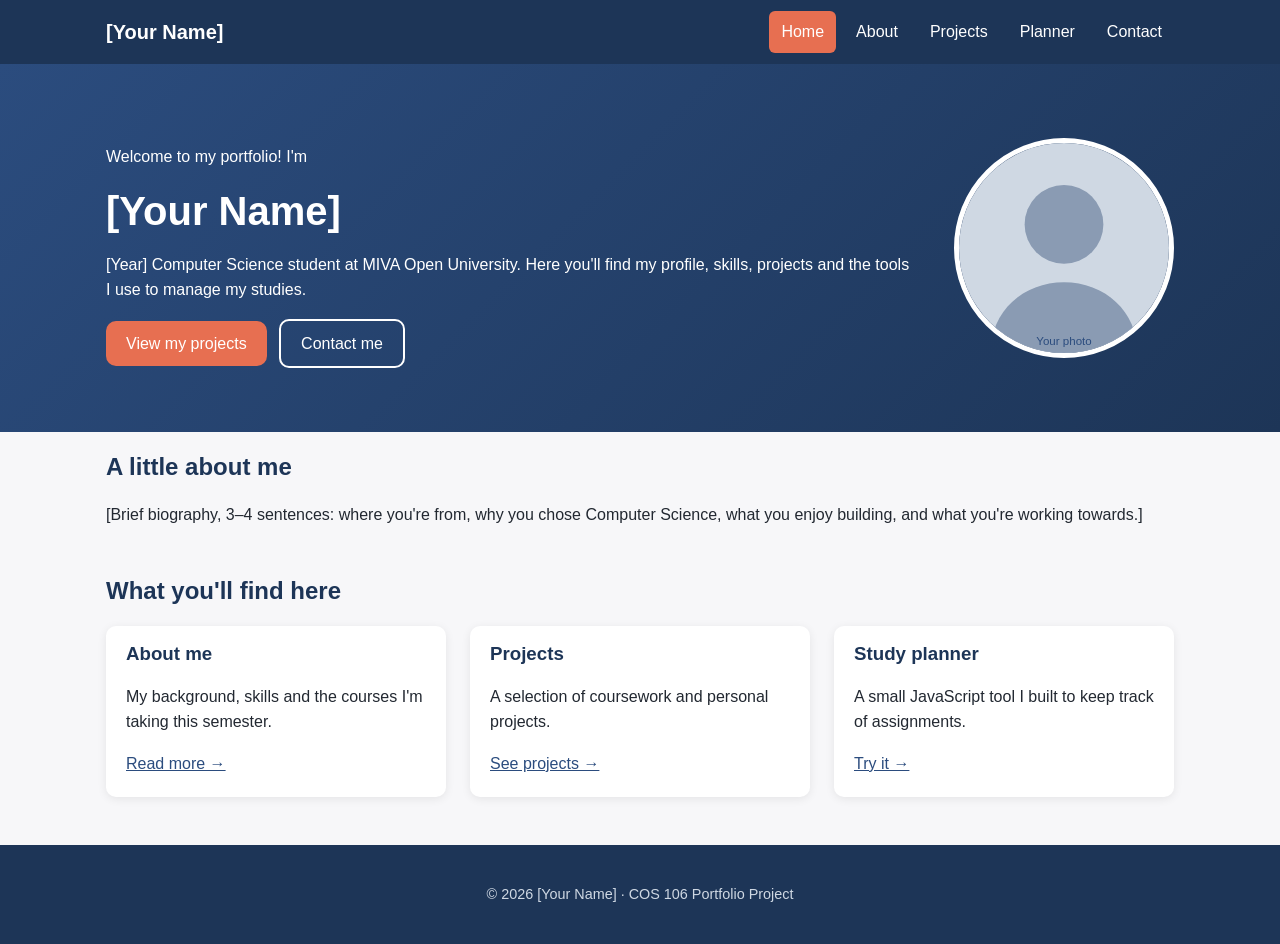
==== index.html @ 385c6ff4 "COS 106 student portfolio website" ====
<!DOCTYPE html>
<html lang="en">
<head>
  <meta charset="UTF-8">
  <meta name="viewport" content="width=device-width, initial-scale=1.0">
  <meta name="description" content="Personal portfolio of [Your Name], a Computer Science student.">
  <title>Home | [Your Name]</title>
  <link rel="stylesheet" href="css/style.css">
</head>
<body>
  <header class="site-header">
    <div class="container">
      <a href="index.html" class="logo">[Your Name]</a>
      <button class="nav-toggle" aria-label="Open menu" aria-expanded="false">&#9776;</button>
      <nav>
        <ul class="nav-links">
          <li><a href="index.html" class="active">Home</a></li>
          <li><a href="about.html">About</a></li>
          <li><a href="projects.html">Projects</a></li>
          <li><a href="planner.html">Planner</a></li>
          <li><a href="contact.html">Contact</a></li>
        </ul>
      </nav>
    </div>
  </header>

  <section class="hero">
    <div class="container">
      <div>
        <p>Welcome to my portfolio! I'm</p>
        <h1>[Your Name]</h1>
        <p>[Year] Computer Science student at MIVA Open University. Here you'll find my profile, skills, projects and the tools I use to manage my studies.</p>
        <a href="projects.html" class="btn">View my projects</a>
        <a href="contact.html" class="btn btn-outline">Contact me</a>
      </div>
      <img src="images/profile.svg" alt="Photo of [Your Name]">
    </div>
  </section>

  <main class="container">
    <section class="section">
      <h2>A little about me</h2>
      <p>[Brief biography, 3–4 sentences: where you're from, why you chose Computer Science, what you enjoy building, and what you're working towards.]</p>
    </section>

    <section class="section">
      <h2>What you'll find here</h2>
      <div class="grid">
        <article class="card">
          <div class="card-body">
            <h3>About me</h3>
            <p>My background, skills and the courses I'm taking this semester.</p>
            <a href="about.html">Read more &rarr;</a>
          </div>
        </article>
        <article class="card">
          <div class="card-body">
            <h3>Projects</h3>
            <p>A selection of coursework and personal projects.</p>
            <a href="projects.html">See projects &rarr;</a>
          </div>
        </article>
        <article class="card">
          <div class="card-body">
            <h3>Study planner</h3>
            <p>A small JavaScript tool I built to keep track of assignments.</p>
            <a href="planner.html">Try it &rarr;</a>
          </div>
        </article>
      </div>
    </section>
  </main>

  <footer class="site-footer">
    <div class="container">
      <p>&copy; <span id="year"></span> [Your Name] &middot; COS 106 Portfolio Project</p>
    </div>
  </footer>

  <script src="js/main.js"></script>
</body>
</html>
---- css/style.css ----
/* ==========================================================
   Student Portfolio — shared stylesheet (used by every page)
   ========================================================== */

/* ---------- 1. Colour + spacing variables ---------- */
:root {
  --primary: #2b4c7e;
  --primary-dark: #1d3557;
  --accent: #e76f51;
  --bg: #f7f7f9;
  --surface: #ffffff;
  --text: #222831;
  --muted: #5c6370;
  --border: #dde1e7;
  --success: #2a9d8f;
  --error: #c0392b;
  --radius: 10px;
  --shadow: 0 2px 10px rgba(0, 0, 0, 0.08);
  --max-width: 1100px;
}

/* ---------- 2. Reset + base ---------- */
*,
*::before,
*::after {
  box-sizing: border-box;
}

body {
  margin: 0;
  font-family: "Segoe UI", Roboto, Helvetica, Arial, sans-serif;
  line-height: 1.6;
  color: var(--text);
  background: var(--bg);
}

img,
video {
  max-width: 100%;
  display: block;
}

a {
  color: var(--primary);
}

h1,
h2,
h3 {
  line-height: 1.25;
  color: var(--primary-dark);
}

.container {
  width: 100%;
  max-width: var(--max-width);
  margin: 0 auto;
  padding: 0 16px;
}

/* ---------- 3. Header + navigation ---------- */
.site-header {
  background: var(--primary-dark);
  color: #fff;
  position: sticky;
  top: 0;
  z-index: 10;
}

.site-header .container {
  display: flex;
  align-items: center;
  justify-content: space-between;
  min-height: 64px;
}

.logo {
  color: #fff;
  font-weight: 700;
  font-size: 1.25rem;
  text-decoration: none;
}

.nav-toggle {
  display: none;
  background: none;
  border: 2px solid #fff;
  color: #fff;
  font-size: 1.25rem;
  padding: 4px 10px;
  border-radius: 6px;
  cursor: pointer;
}

.nav-links {
  list-style: none;
  display: flex;
  gap: 8px;
  margin: 0;
  padding: 0;
}

.nav-links a {
  color: #fff;
  text-decoration: none;
  padding: 8px 12px;
  border-radius: 6px;
  display: block;
}

.nav-links a:hover,
.nav-links a:focus {
  background: rgba(255, 255, 255, 0.15);
}

.nav-links a.active {
  background: var(--accent);
}

/* ---------- 4. Hero (home page) ---------- */
.hero {
  background: linear-gradient(135deg, var(--primary), var(--primary-dark));
  color: #fff;
  padding: 64px 0;
}

.hero .container {
  display: flex;
  align-items: center;
  gap: 40px;
}

.hero h1 {
  color: #fff;
  font-size: 2.5rem;
  margin: 0 0 12px;
}

.hero img {
  width: 220px;
  height: 220px;
  border-radius: 50%;
  object-fit: cover;
  border: 5px solid #fff;
  flex-shrink: 0;
}

.btn {
  display: inline-block;
  background: var(--accent);
  color: #fff;
  border: none;
  padding: 10px 20px;
  border-radius: var(--radius);
  text-decoration: none;
  font-size: 1rem;
  cursor: pointer;
}

.btn:hover {
  filter: brightness(0.92);
}

.btn-outline {
  background: transparent;
  border: 2px solid #fff;
  margin-left: 8px;
}

/* ---------- 5. Page sections + cards ---------- */
main {
  padding: 40px 0;
}

.page-title {
  margin-top: 0;
}

.section {
  margin-bottom: 48px;
}

.grid {
  display: grid;
  grid-template-columns: repeat(auto-fit, minmax(260px, 1fr));
  gap: 24px;
}

.card {
  background: var(--surface);
  border-radius: var(--radius);
  box-shadow: var(--shadow);
  overflow: hidden;
}

.card img {
  width: 100%;
  height: 170px;
  object-fit: cover;
}

.card-body {
  padding: 16px 20px 20px;
}

.card-body h3 {
  margin-top: 0;
}

.tag {
  display: inline-block;
  background: #e8eef7;
  color: var(--primary);
  font-size: 0.8rem;
  padding: 2px 10px;
  border-radius: 20px;
  margin: 0 4px 4px 0;
}

/* ---------- 6. About page ---------- */
.about-layout {
  display: grid;
  grid-template-columns: 280px 1fr;
  gap: 32px;
  align-items: start;
}

.about-layout img {
  border-radius: var(--radius);
  box-shadow: var(--shadow);
}

table {
  width: 100%;
  border-collapse: collapse;
  background: var(--surface);
  box-shadow: var(--shadow);
  border-radius: var(--radius);
  overflow: hidden;
}

th,
td {
  text-align: left;
  padding: 10px 14px;
  border-bottom: 1px solid var(--border);
}

th {
  background: var(--primary);
  color: #fff;
}

.media-box {
  background: var(--surface);
  padding: 20px;
  border-radius: var(--radius);
  box-shadow: var(--shadow);
}

.media-box video,
.media-box audio {
  width: 100%;
  margin-top: 8px;
}

/* ---------- 7. Forms (contact + planner) ---------- */
.form {
  background: var(--surface);
  padding: 24px;
  border-radius: var(--radius);
  box-shadow: var(--shadow);
  max-width: 640px;
}

.form-group {
  margin-bottom: 16px;
}

label {
  display: block;
  font-weight: 600;
  margin-bottom: 4px;
}

input,
select,
textarea {
  width: 100%;
  padding: 10px;
  font: inherit;
  border: 1px solid var(--border);
  border-radius: 6px;
  background: #fff;
}

input:focus,
select:focus,
textarea:focus {
  outline: 2px solid var(--primary);
  border-color: var(--primary);
}

.invalid {
  border-color: var(--error);
}

.error-msg {
  color: var(--error);
  font-size: 0.875rem;
  min-height: 1.2em;
  margin: 4px 0 0;
}

.success-msg {
  background: #e3f4f1;
  color: var(--success);
  padding: 12px;
  border-radius: 6px;
  font-weight: 600;
}

.hidden {
  display: none;
}

/* ---------- 8. Study planner ---------- */
.planner-layout {
  display: grid;
  grid-template-columns: 340px 1fr;
  gap: 32px;
  align-items: start;
}

.planner-stats {
  display: flex;
  gap: 16px;
  margin-bottom: 16px;
  flex-wrap: wrap;
}

.stat {
  background: var(--surface);
  padding: 12px 18px;
  border-radius: var(--radius);
  box-shadow: var(--shadow);
}

.stat strong {
  display: block;
  font-size: 1.5rem;
  color: var(--primary);
}

.task-list {
  list-style: none;
  padding: 0;
  margin: 0;
}

.task {
  display: flex;
  align-items: center;
  gap: 12px;
  background: var(--surface);
  padding: 12px 16px;
  border-radius: var(--radius);
  box-shadow: var(--shadow);
  margin-bottom: 10px;
  border-left: 5px solid var(--primary);
}

.task.priority-high {
  border-left-color: var(--error);
}

.task.priority-medium {
  border-left-color: var(--accent);
}

.task.priority-low {
  border-left-color: var(--success);
}

.task input[type="checkbox"] {
  width: auto;
}

.task-info {
  flex: 1;
}

.task-info small {
  color: var(--muted);
}

.task.done .task-title {
  text-decoration: line-through;
  color: var(--muted);
}

.task-delete {
  background: none;
  border: none;
  color: var(--error);
  font-size: 1.25rem;
  cursor: pointer;
}

.empty-state {
  color: var(--muted);
  font-style: italic;
}

/* ---------- 9. Footer ---------- */
.site-footer {
  background: var(--primary-dark);
  color: #cfd8e3;
  text-align: center;
  padding: 24px 0;
  font-size: 0.9rem;
}

.site-footer a {
  color: #fff;
}

/* ---------- 10. Animations + transitions ---------- */
/* Smooth colour/position changes when hovering */
.nav-links a,
.btn,
.card,
.task {
  transition: background-color 0.25s ease, transform 0.25s ease, box-shadow 0.25s ease;
}

.card:hover {
  transform: translateY(-6px);
  box-shadow: 0 8px 20px rgba(0, 0, 0, 0.15);
}

.btn:hover {
  transform: translateY(-2px);
}

/* Page content fades up when a page loads */
@keyframes fadeUp {
  from { opacity: 0; transform: translateY(20px); }
  to   { opacity: 1; transform: translateY(0); }
}

.hero .container > *,
main {
  animation: fadeUp 0.6s ease both;
}

/* New planner tasks slide in */
@keyframes slideIn {
  from { opacity: 0; transform: translateX(-15px); }
  to   { opacity: 1; transform: translateX(0); }
}

.task {
  animation: slideIn 0.3s ease;
}

/* Respect users who turn off motion in their system settings */
@media (prefers-reduced-motion: reduce) {
  * { animation: none !important; transition: none !important; }
}

/* ---------- 11. Responsive (tablet + phone) ---------- */
@media (max-width: 800px) {
  .about-layout,
  .planner-layout {
    grid-template-columns: 1fr;
  }

  .hero .container {
    flex-direction: column-reverse;
    text-align: center;
  }
}

@media (max-width: 640px) {
  .nav-toggle {
    display: block;
  }

  .nav-links {
    display: none;
    position: absolute;
    top: 64px;
    left: 0;
    right: 0;
    flex-direction: column;
    background: var(--primary-dark);
    padding: 8px 16px 16px;
  }

  .nav-links.open {
    display: flex;
  }

  .hero h1 {
    font-size: 1.9rem;
  }

  .btn-outline {
    margin: 8px 0 0;
  }
}
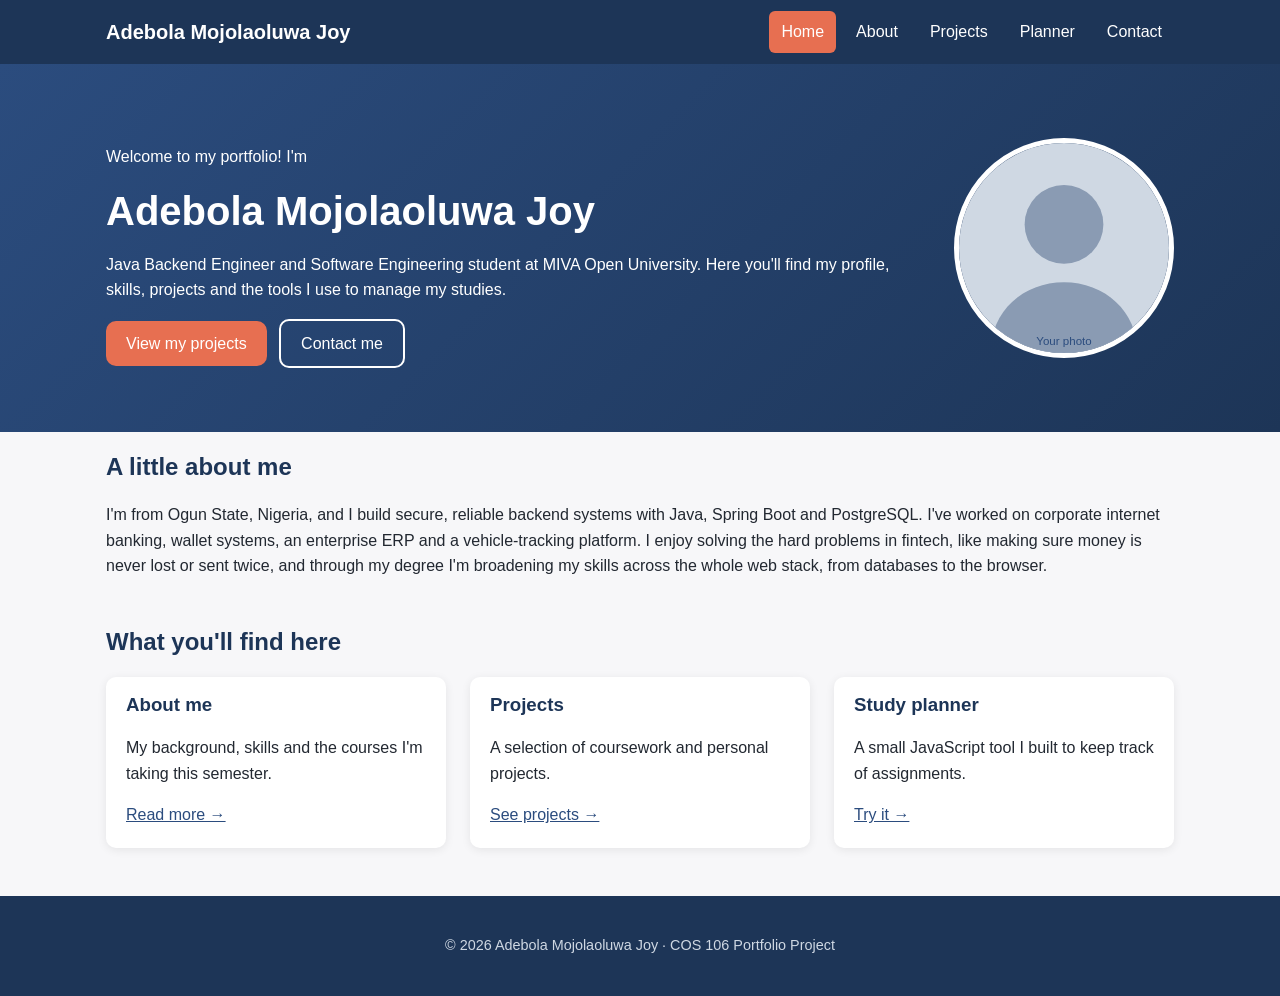
==== commit 2f36a8b2: "Add personal details, projects and skills from CV" ====
--- a/index.html
+++ b/index.html
@@ -3,14 +3,14 @@
 <head>
   <meta charset="UTF-8">
   <meta name="viewport" content="width=device-width, initial-scale=1.0">
-  <meta name="description" content="Personal portfolio of [Your Name], a Computer Science student.">
-  <title>Home | [Your Name]</title>
+  <meta name="description" content="Personal portfolio of Adebola Mojolaoluwa Joy, a Java Backend Engineer and Software Engineering student.">
+  <title>Home | Adebola Mojolaoluwa Joy</title>
   <link rel="stylesheet" href="css/style.css">
 </head>
 <body>
   <header class="site-header">
     <div class="container">
-      <a href="index.html" class="logo">[Your Name]</a>
+      <a href="index.html" class="logo">Adebola Mojolaoluwa Joy</a>
       <button class="nav-toggle" aria-label="Open menu" aria-expanded="false">&#9776;</button>
       <nav>
         <ul class="nav-links">
@@ -28,19 +28,19 @@
     <div class="container">
       <div>
         <p>Welcome to my portfolio! I'm</p>
-        <h1>[Your Name]</h1>
-        <p>[Year] Computer Science student at MIVA Open University. Here you'll find my profile, skills, projects and the tools I use to manage my studies.</p>
+        <h1>Adebola Mojolaoluwa Joy</h1>
+        <p>Java Backend Engineer and Software Engineering student at MIVA Open University. Here you'll find my profile, skills, projects and the tools I use to manage my studies.</p>
         <a href="projects.html" class="btn">View my projects</a>
         <a href="contact.html" class="btn btn-outline">Contact me</a>
       </div>
-      <img src="images/profile.svg" alt="Photo of [Your Name]">
+      <img src="images/profile.svg" alt="Photo of Adebola Mojolaoluwa Joy">
     </div>
   </section>
 
   <main class="container">
     <section class="section">
       <h2>A little about me</h2>
-      <p>[Brief biography, 3–4 sentences: where you're from, why you chose Computer Science, what you enjoy building, and what you're working towards.]</p>
+      <p>I'm from Ogun State, Nigeria, and I build secure, reliable backend systems with Java, Spring Boot and PostgreSQL. I've worked on corporate internet banking, wallet systems, an enterprise ERP and a vehicle-tracking platform. I enjoy solving the hard problems in fintech, like making sure money is never lost or sent twice, and through my degree I'm broadening my skills across the whole web stack, from databases to the browser.</p>
     </section>
 
     <section class="section">
@@ -73,7 +73,7 @@
 
   <footer class="site-footer">
     <div class="container">
-      <p>&copy; <span id="year"></span> [Your Name] &middot; COS 106 Portfolio Project</p>
+      <p>&copy; <span id="year"></span> Adebola Mojolaoluwa Joy &middot; COS 106 Portfolio Project</p>
     </div>
   </footer>
 
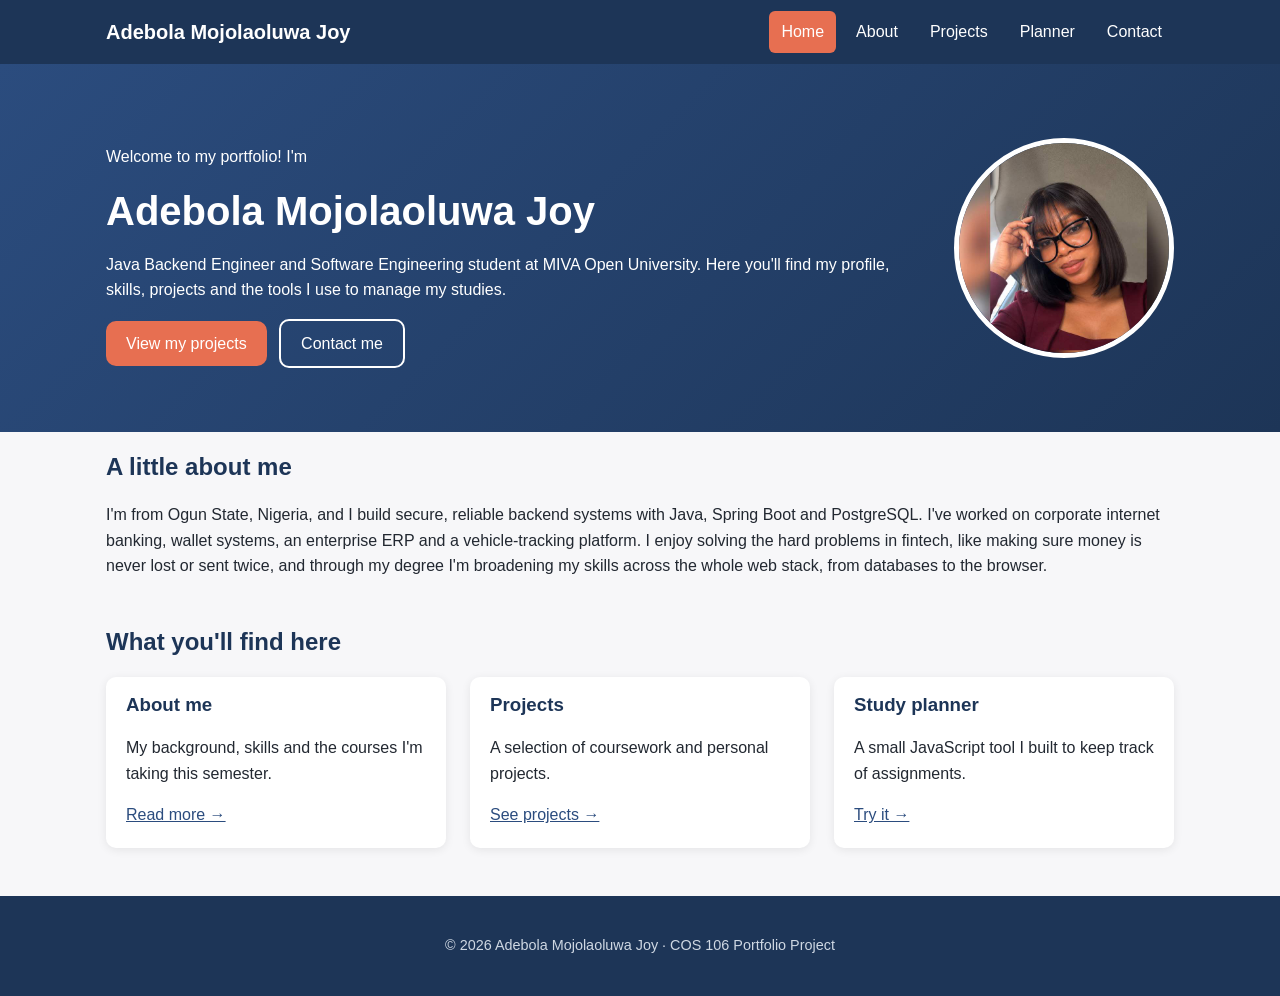
==== commit 6382d070: "Add profile photo" ====
--- a/index.html
+++ b/index.html
@@ -33,7 +33,7 @@
         <a href="projects.html" class="btn">View my projects</a>
         <a href="contact.html" class="btn btn-outline">Contact me</a>
       </div>
-      <img src="images/profile.svg" alt="Photo of Adebola Mojolaoluwa Joy">
+      <img src="images/profile.jpg" alt="Photo of Adebola Mojolaoluwa Joy">
     </div>
   </section>
 
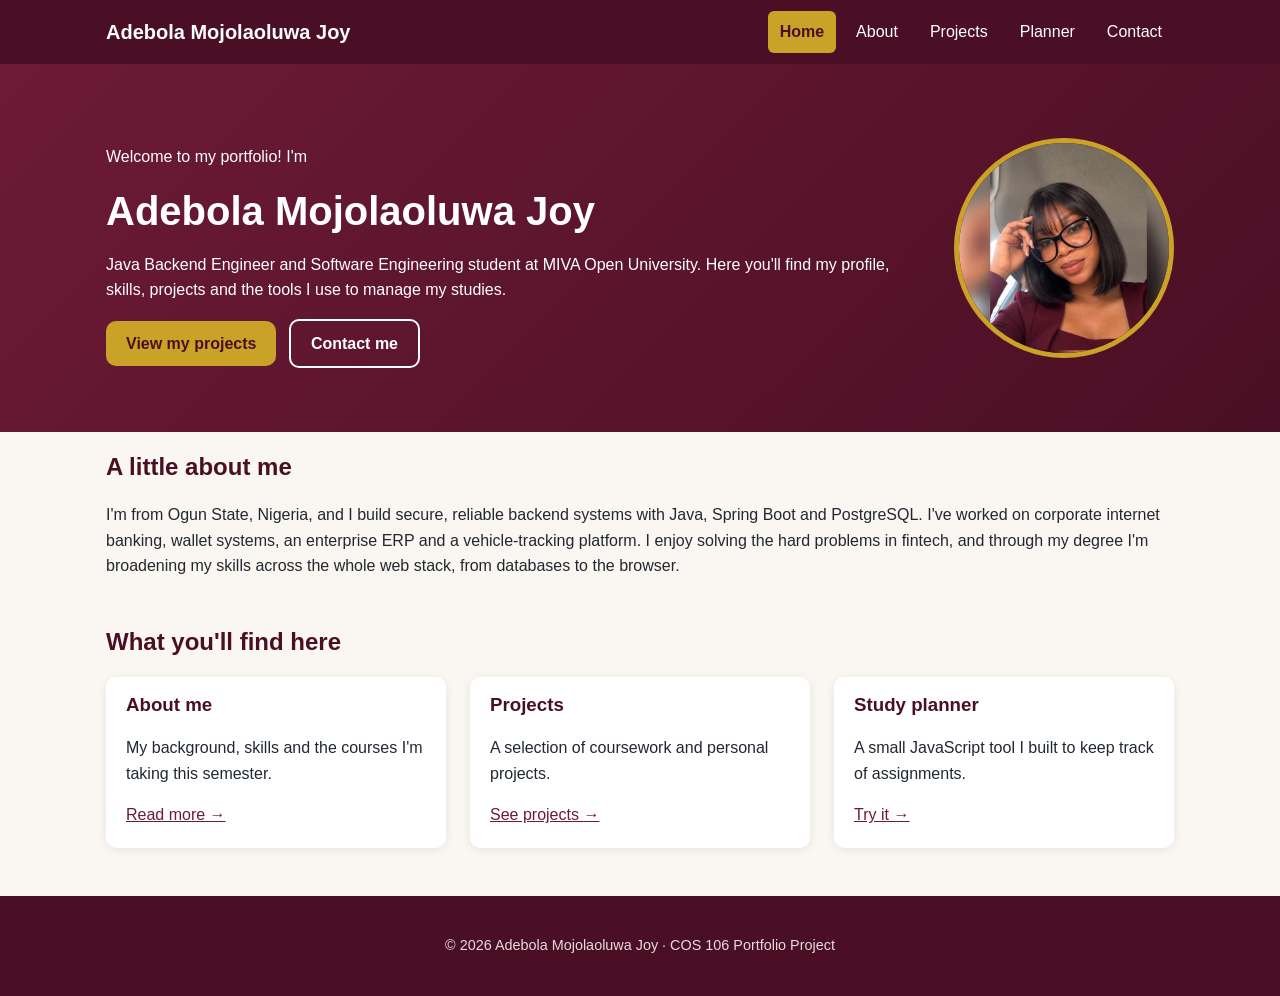
==== commit 65f11673: "Shorten home page bio" ====
--- a/index.html
+++ b/index.html
@@ -40,7 +40,7 @@
   <main class="container">
     <section class="section">
       <h2>A little about me</h2>
-      <p>I'm from Ogun State, Nigeria, and I build secure, reliable backend systems with Java, Spring Boot and PostgreSQL. I've worked on corporate internet banking, wallet systems, an enterprise ERP and a vehicle-tracking platform. I enjoy solving the hard problems in fintech, like making sure money is never lost or sent twice, and through my degree I'm broadening my skills across the whole web stack, from databases to the browser.</p>
+      <p>I'm from Ogun State, Nigeria, and I build secure, reliable backend systems with Java, Spring Boot and PostgreSQL. I've worked on corporate internet banking, wallet systems, an enterprise ERP and a vehicle-tracking platform. I enjoy solving the hard problems in fintech, and through my degree I'm broadening my skills across the whole web stack, from databases to the browser.</p>
     </section>
 
     <section class="section">
--- a/css/style.css
+++ b/css/style.css
@@ -4,14 +4,14 @@
 
 /* ---------- 1. Colour + spacing variables ---------- */
 :root {
-  --primary: #2b4c7e;
-  --primary-dark: #1d3557;
-  --accent: #e76f51;
-  --bg: #f7f7f9;
+  --primary: #6d1a36;
+  --primary-dark: #4a0f24;
+  --accent: #c9a227;
+  --bg: #faf6f2;
   --surface: #ffffff;
   --text: #222831;
   --muted: #5c6370;
-  --border: #dde1e7;
+  --border: #e6dcd6;
   --success: #2a9d8f;
   --error: #c0392b;
   --radius: 10px;
@@ -115,6 +115,8 @@
 
 .nav-links a.active {
   background: var(--accent);
+  color: var(--primary-dark);
+  font-weight: 600;
 }
 
 /* ---------- 4. Hero (home page) ---------- */
@@ -141,14 +143,15 @@
   height: 220px;
   border-radius: 50%;
   object-fit: cover;
-  border: 5px solid #fff;
+  border: 5px solid var(--accent);
   flex-shrink: 0;
 }
 
 .btn {
   display: inline-block;
   background: var(--accent);
-  color: #fff;
+  color: var(--primary-dark);
+  font-weight: 600;
   border: none;
   padding: 10px 20px;
   border-radius: var(--radius);
@@ -163,6 +166,7 @@
 
 .btn-outline {
   background: transparent;
+  color: #fff;
   border: 2px solid #fff;
   margin-left: 8px;
 }
@@ -209,7 +213,7 @@
 
 .tag {
   display: inline-block;
-  background: #e8eef7;
+  background: #f6e9ee;
   color: var(--primary);
   font-size: 0.8rem;
   padding: 2px 10px;
@@ -415,7 +419,7 @@
 /* ---------- 9. Footer ---------- */
 .site-footer {
   background: var(--primary-dark);
-  color: #cfd8e3;
+  color: #ead9df;
   text-align: center;
   padding: 24px 0;
   font-size: 0.9rem;
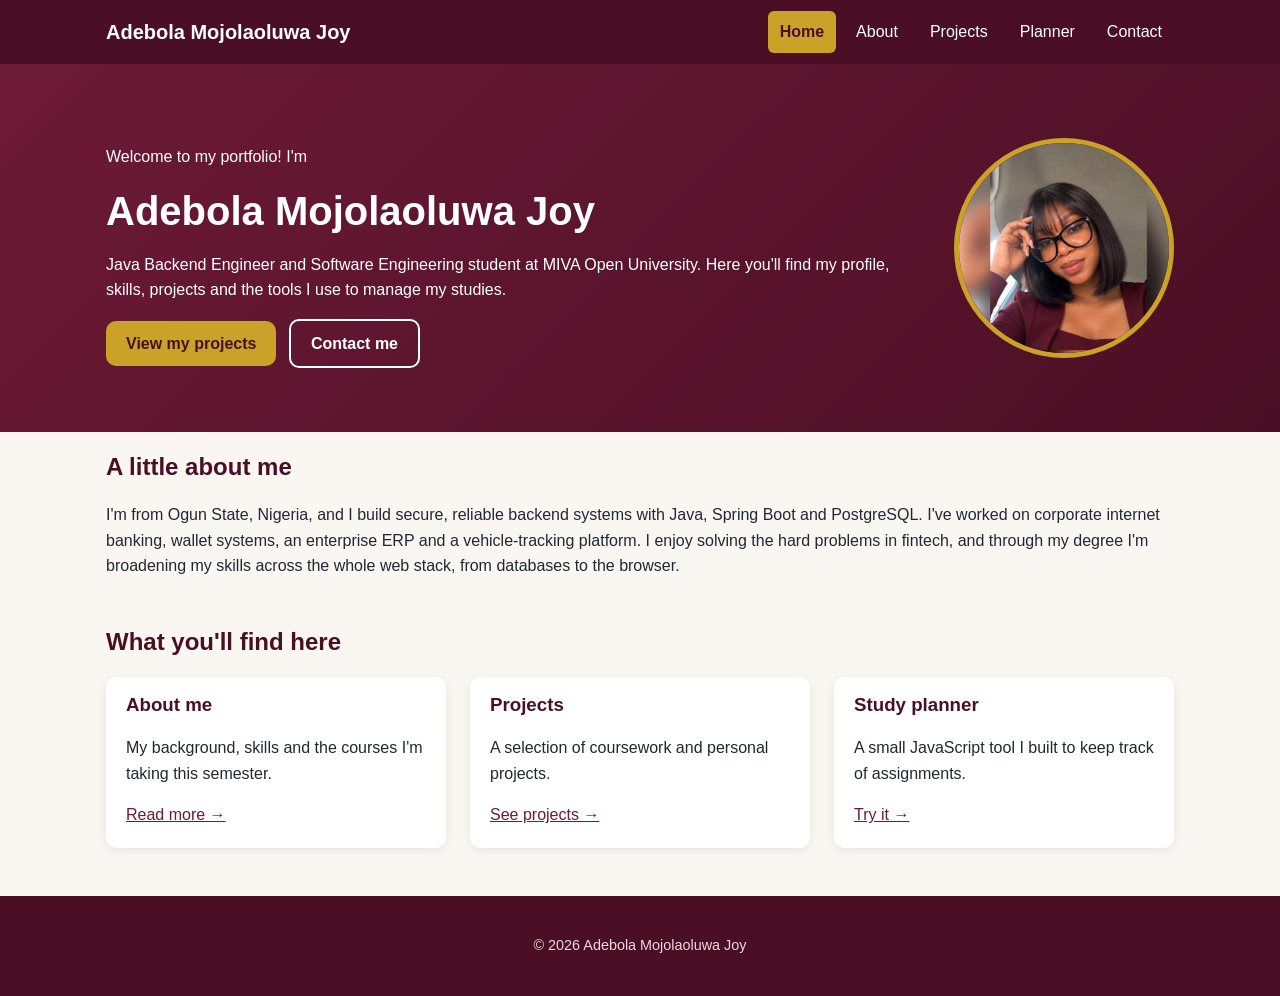
==== commit 280621be: "Remove footer label, make menu and animations faster" ====
--- a/index.html
+++ b/index.html
@@ -73,7 +73,7 @@
 
   <footer class="site-footer">
     <div class="container">
-      <p>&copy; <span id="year"></span> Adebola Mojolaoluwa Joy &middot; COS 106 Portfolio Project</p>
+      <p>&copy; <span id="year"></span> Adebola Mojolaoluwa Joy</p>
     </div>
   </footer>
 
--- a/css/style.css
+++ b/css/style.css
@@ -40,6 +40,11 @@
   display: block;
 }
 
+a,
+button {
+  touch-action: manipulation;
+}
+
 a {
   color: var(--primary);
 }
@@ -435,7 +440,7 @@
 .btn,
 .card,
 .task {
-  transition: background-color 0.25s ease, transform 0.25s ease, box-shadow 0.25s ease;
+  transition: background-color 0.15s ease, color 0.15s ease, transform 0.15s ease, box-shadow 0.15s ease;
 }
 
 .card:hover {
@@ -449,13 +454,13 @@
 
 /* Page content fades up when a page loads */
 @keyframes fadeUp {
-  from { opacity: 0; transform: translateY(20px); }
+  from { opacity: 0; transform: translateY(8px); }
   to   { opacity: 1; transform: translateY(0); }
 }
 
 .hero .container > *,
 main {
-  animation: fadeUp 0.6s ease both;
+  animation: fadeUp 0.3s ease-out both;
 }
 
 /* New planner tasks slide in */
@@ -465,7 +470,7 @@
 }
 
 .task {
-  animation: slideIn 0.3s ease;
+  animation: slideIn 0.2s ease-out;
 }
 
 /* Respect users who turn off motion in their system settings */
@@ -492,7 +497,7 @@
   }
 
   .nav-links {
-    display: none;
+    display: flex;
     position: absolute;
     top: 64px;
     left: 0;
@@ -500,10 +505,17 @@
     flex-direction: column;
     background: var(--primary-dark);
     padding: 8px 16px 16px;
+    box-shadow: 0 8px 16px rgba(0, 0, 0, 0.2);
+    opacity: 0;
+    visibility: hidden;
+    transform: translateY(-8px);
+    transition: opacity 0.15s ease, transform 0.15s ease, visibility 0.15s;
   }
 
   .nav-links.open {
-    display: flex;
+    opacity: 1;
+    visibility: visible;
+    transform: translateY(0);
   }
 
   .hero h1 {
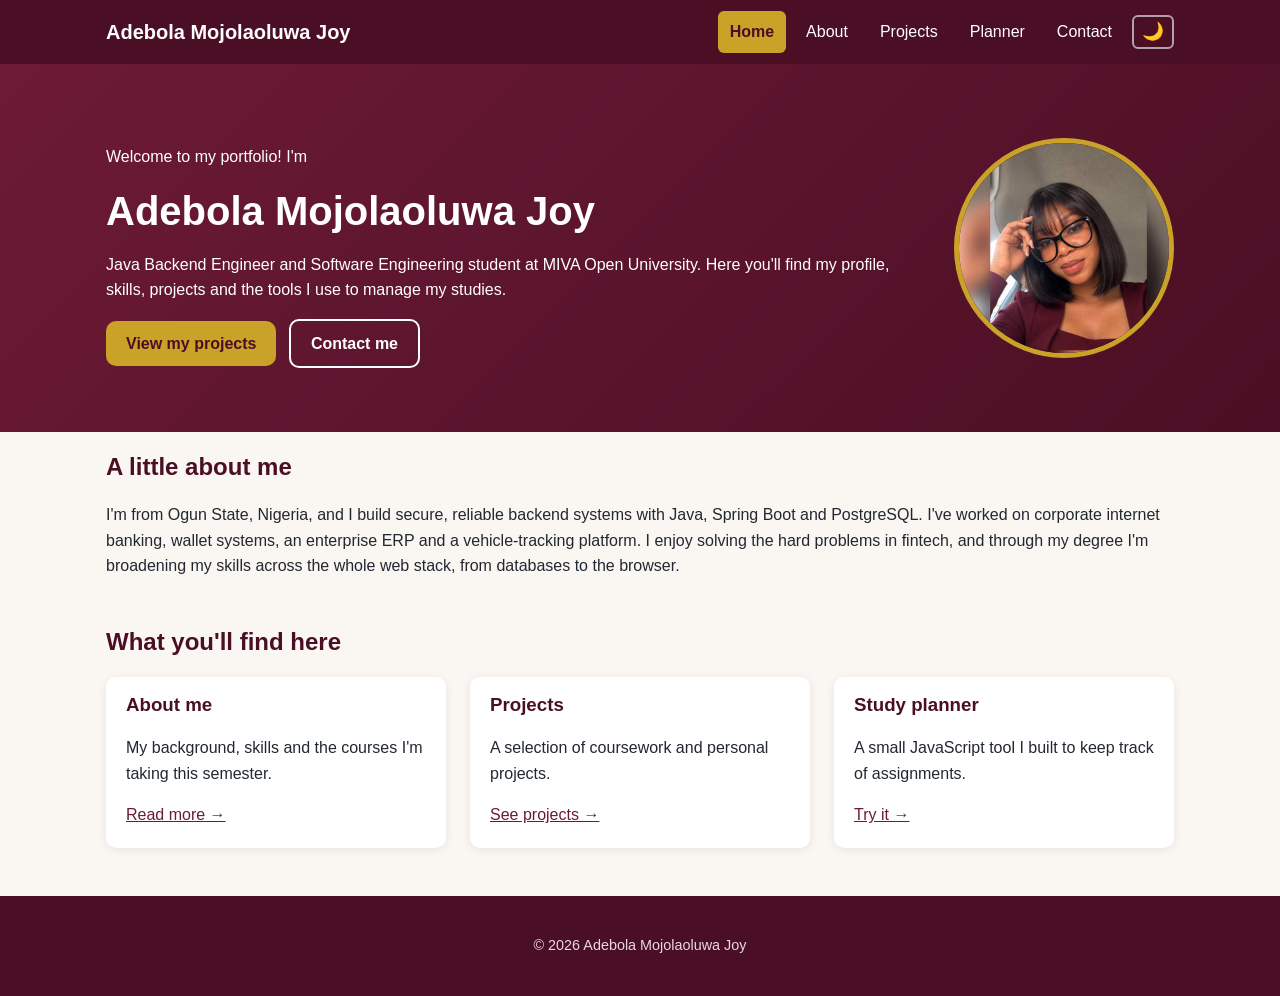
==== commit 1f47a09e: "Add light and dark mode toggle and update documentation" ====
--- a/index.html
+++ b/index.html
@@ -6,11 +6,16 @@
   <meta name="description" content="Personal portfolio of Adebola Mojolaoluwa Joy, a Java Backend Engineer and Software Engineering student.">
   <title>Home | Adebola Mojolaoluwa Joy</title>
   <link rel="stylesheet" href="css/style.css">
+  <script>
+    // Apply the saved theme before the page is drawn, so it never flashes the wrong colours
+    try { var t = localStorage.getItem("theme"); if (t) document.documentElement.setAttribute("data-theme", t); } catch (e) {}
+  </script>
 </head>
 <body>
   <header class="site-header">
     <div class="container">
       <a href="index.html" class="logo">Adebola Mojolaoluwa Joy</a>
+      <button class="theme-toggle" type="button" aria-label="Switch to dark mode">&#127769;</button>
       <button class="nav-toggle" aria-label="Open menu" aria-expanded="false">&#9776;</button>
       <nav>
         <ul class="nav-links">
--- a/css/style.css
+++ b/css/style.css
@@ -17,6 +17,56 @@
   --radius: 10px;
   --shadow: 0 2px 10px rgba(0, 0, 0, 0.08);
   --max-width: 1100px;
+
+  /* colours that change between light and dark mode */
+  --heading: var(--primary-dark);
+  --link: var(--primary);
+  --header-bg: var(--primary-dark);
+  --tag-bg: #f6e9ee;
+  --input-bg: #ffffff;
+  --success-bg: #e3f4f1;
+  color-scheme: light;
+}
+
+/* ---------- 1b. Dark mode ----------
+   Used when the visitor picks dark with the toggle button,
+   or when their device is set to dark mode and they haven't picked a theme. */
+:root[data-theme="dark"] {
+  --bg: #15161a;
+  --surface: #202228;
+  --text: #e8e6e3;
+  --muted: #a5abb5;
+  --border: #363a44;
+  --success: #4cc9b8;
+  --error: #ff7b6b;
+  --shadow: 0 2px 10px rgba(0, 0, 0, 0.45);
+  --heading: #f2c6d5;
+  --link: #eba4bc;
+  --header-bg: #22080f;
+  --tag-bg: #3b1c28;
+  --input-bg: #15161a;
+  --success-bg: #12332f;
+  color-scheme: dark;
+}
+
+@media (prefers-color-scheme: dark) {
+  :root:not([data-theme="light"]) {
+    --bg: #15161a;
+    --surface: #202228;
+    --text: #e8e6e3;
+    --muted: #a5abb5;
+    --border: #363a44;
+    --success: #4cc9b8;
+    --error: #ff7b6b;
+    --shadow: 0 2px 10px rgba(0, 0, 0, 0.45);
+    --heading: #f2c6d5;
+    --link: #eba4bc;
+    --header-bg: #22080f;
+    --tag-bg: #3b1c28;
+    --input-bg: #15161a;
+    --success-bg: #12332f;
+    color-scheme: dark;
+  }
 }
 
 /* ---------- 2. Reset + base ---------- */
@@ -32,6 +82,7 @@
   line-height: 1.6;
   color: var(--text);
   background: var(--bg);
+  transition: background-color 0.2s ease, color 0.2s ease;
 }
 
 img,
@@ -46,14 +97,14 @@
 }
 
 a {
-  color: var(--primary);
+  color: var(--link);
 }
 
 h1,
 h2,
 h3 {
   line-height: 1.25;
-  color: var(--primary-dark);
+  color: var(--heading);
 }
 
 .container {
@@ -65,7 +116,7 @@
 
 /* ---------- 3. Header + navigation ---------- */
 .site-header {
-  background: var(--primary-dark);
+  background: var(--header-bg);
   color: #fff;
   position: sticky;
   top: 0;
@@ -75,11 +126,29 @@
 .site-header .container {
   display: flex;
   align-items: center;
-  justify-content: space-between;
+  gap: 8px;
   min-height: 64px;
 }
 
+/* Light/dark mode button (sits after the menu on wide screens) */
+.theme-toggle {
+  order: 1;
+  background: none;
+  border: 2px solid rgba(255, 255, 255, 0.6);
+  border-radius: 6px;
+  font-size: 1.1rem;
+  line-height: 1;
+  padding: 6px 8px;
+  cursor: pointer;
+}
+
+.theme-toggle:hover,
+.theme-toggle:focus {
+  background: rgba(255, 255, 255, 0.15);
+}
+
 .logo {
+  margin-right: auto;
   color: #fff;
   font-weight: 700;
   font-size: 1.25rem;
@@ -218,8 +287,8 @@
 
 .tag {
   display: inline-block;
-  background: #f6e9ee;
-  color: var(--primary);
+  background: var(--tag-bg);
+  color: var(--link);
   font-size: 0.8rem;
   padding: 2px 10px;
   border-radius: 20px;
@@ -300,14 +369,15 @@
   font: inherit;
   border: 1px solid var(--border);
   border-radius: 6px;
-  background: #fff;
+  background: var(--input-bg);
+  color: var(--text);
 }
 
 input:focus,
 select:focus,
 textarea:focus {
-  outline: 2px solid var(--primary);
-  border-color: var(--primary);
+  outline: 2px solid var(--link);
+  border-color: var(--link);
 }
 
 .invalid {
@@ -322,7 +392,7 @@
 }
 
 .success-msg {
-  background: #e3f4f1;
+  background: var(--success-bg);
   color: var(--success);
   padding: 12px;
   border-radius: 6px;
@@ -358,7 +428,7 @@
 .stat strong {
   display: block;
   font-size: 1.5rem;
-  color: var(--primary);
+  color: var(--link);
 }
 
 .task-list {
@@ -423,7 +493,7 @@
 
 /* ---------- 9. Footer ---------- */
 .site-footer {
-  background: var(--primary-dark);
+  background: var(--header-bg);
   color: #ead9df;
   text-align: center;
   padding: 24px 0;
@@ -496,6 +566,10 @@
     display: block;
   }
 
+  .theme-toggle {
+    order: 0;
+  }
+
   .nav-links {
     display: flex;
     position: absolute;
@@ -503,7 +577,7 @@
     left: 0;
     right: 0;
     flex-direction: column;
-    background: var(--primary-dark);
+    background: var(--header-bg);
     padding: 8px 16px 16px;
     box-shadow: 0 8px 16px rgba(0, 0, 0, 0.2);
     opacity: 0;
